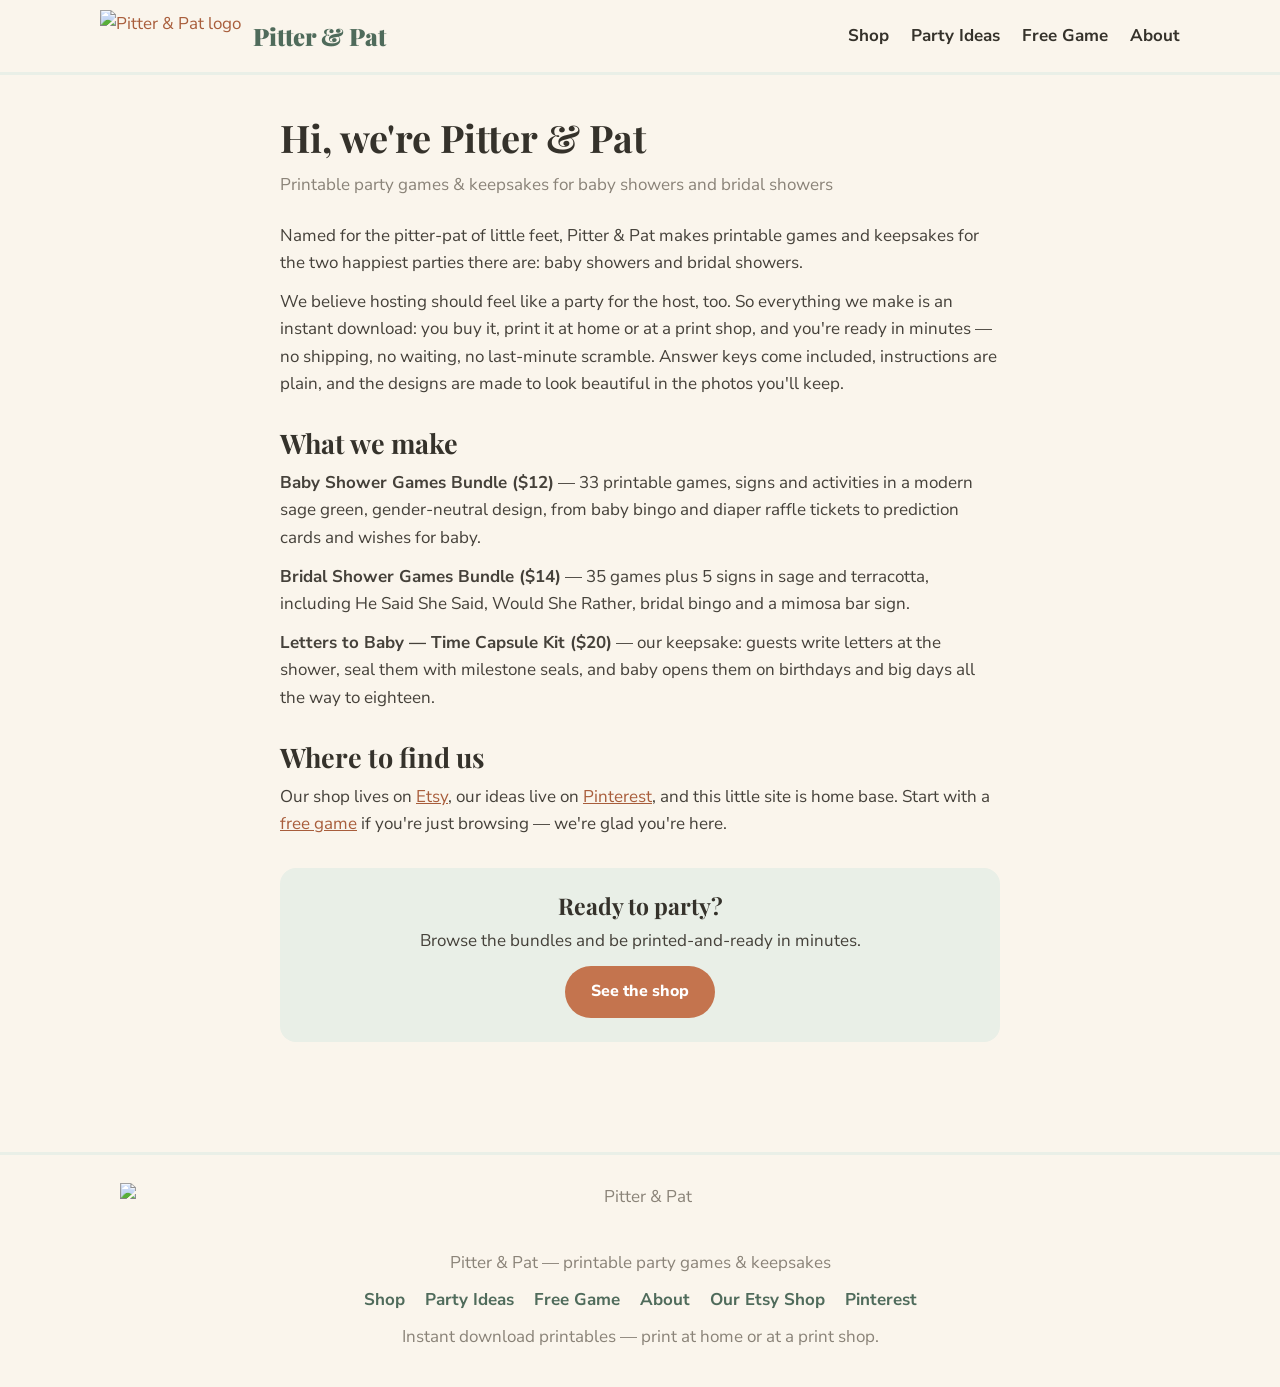
==== about.html @ 5c94de08 "Pitter & Pat website - initial pages" ====
<!DOCTYPE html>
<html lang="en">
<head>
<meta charset="UTF-8">
<meta name="viewport" content="width=device-width, initial-scale=1.0">
<title>About Pitter &amp; Pat — Printable Shower Games &amp; Keepsakes</title>
<meta name="description" content="Pitter & Pat makes printable baby shower games, bridal shower games, and letters-to-baby keepsakes — instant downloads that make hosting easy and parties feel personal.">
<link rel="icon" href="assets/logo.png">
<link rel="preconnect" href="https://fonts.googleapis.com">
<link href="https://fonts.googleapis.com/css2?family=Playfair+Display:wght@700;900&family=Nunito+Sans:wght@400;700;800&display=swap" rel="stylesheet">
<link rel="stylesheet" href="styles.css">
</head>
<body>
<header class="site"><div class="wrap nav">
  <a class="brand" href="index.html"><img src="assets/logo.png" alt="Pitter &amp; Pat logo"><span>Pitter &amp; Pat</span></a>
  <nav>
    <a href="shop.html">Shop</a>
    <a href="articles/baby-shower-games-guide.html">Party Ideas</a>
    <a href="free-game.html">Free Game</a>
    <a href="about.html">About</a>
  </nav>
</div></header>

<main>
  <article class="post">
    <h1>Hi, we're Pitter &amp; Pat</h1>
    <p class="meta">Printable party games &amp; keepsakes for baby showers and bridal showers</p>

    <p>Named for the pitter-pat of little feet, Pitter &amp; Pat makes printable games and keepsakes for the two happiest parties there are: baby showers and bridal showers.</p>

    <p>We believe hosting should feel like a party for the host, too. So everything we make is an instant download: you buy it, print it at home or at a print shop, and you're ready in minutes — no shipping, no waiting, no last-minute scramble. Answer keys come included, instructions are plain, and the designs are made to look beautiful in the photos you'll keep.</p>

    <h2>What we make</h2>
    <p><strong>Baby Shower Games Bundle ($12)</strong> — 33 printable games, signs and activities in a modern sage green, gender-neutral design, from baby bingo and diaper raffle tickets to prediction cards and wishes for baby.</p>
    <p><strong>Bridal Shower Games Bundle ($14)</strong> — 35 games plus 5 signs in sage and terracotta, including He Said She Said, Would She Rather, bridal bingo and a mimosa bar sign.</p>
    <p><strong>Letters to Baby — Time Capsule Kit ($20)</strong> — our keepsake: guests write letters at the shower, seal them with milestone seals, and baby opens them on birthdays and big days all the way to eighteen.</p>

    <h2>Where to find us</h2>
    <p>Our shop lives on <a href="https://www.etsy.com/shop/PitterAndPat">Etsy</a>, our ideas live on <a href="https://www.pinterest.com/pitterandpatt/">Pinterest</a>, and this little site is home base. Start with a <a href="free-game.html">free game</a> if you're just browsing — we're glad you're here.</p>

    <div class="cta-box">
      <h3>Ready to party?</h3>
      <p>Browse the bundles and be printed-and-ready in minutes.</p>
      <a class="btn" href="shop.html">See the shop</a>
    </div>
  </article>
</main>

<footer class="site"><div class="wrap">
  <img class="flogo" src="assets/logo.png" alt="Pitter &amp; Pat">
  <div>Pitter &amp; Pat — printable party games &amp; keepsakes</div>
  <nav>
    <a href="shop.html">Shop</a>
    <a href="articles/baby-shower-games-guide.html">Party Ideas</a>
    <a href="free-game.html">Free Game</a>
    <a href="about.html">About</a>
    <a href="https://www.etsy.com/shop/PitterAndPat">Our Etsy Shop</a>
    <a href="https://www.pinterest.com/pitterandpatt/">Pinterest</a>
  </nav>
  <div>Instant download printables — print at home or at a print shop.</div>
</div></footer>
</body>
</html>
---- styles.css ----
/* Pitter & Pat — brand stylesheet */
:root{
  --cream:#FAF5EC; --paper:#FFFDF8; --sage-d:#4F6B5B; --sage:#7D9484; --sage-l:#E9EFE7;
  --terra:#C4744E; --terra-d:#A85D3B; --ink:#35322B; --soft:#8A8378; --mustard:#D9A441;
}
*{box-sizing:border-box;margin:0;padding:0}
body{background:var(--cream);color:var(--ink);font-family:"Nunito Sans",Verdana,sans-serif;line-height:1.6;font-size:17px}
h1,h2,h3{font-family:"Playfair Display",Georgia,serif;line-height:1.2;color:var(--ink)}
a{color:var(--terra-d)}
img{max-width:100%;display:block}
.wrap{max-width:1080px;margin:0 auto;padding:0 20px}

/* header */
header.site{background:var(--cream);border-bottom:3px solid var(--sage-l);position:sticky;top:0;z-index:10}
.nav{display:flex;align-items:center;gap:26px;padding:10px 0}
.nav .brand{display:flex;align-items:center;gap:12px;text-decoration:none}
.nav .brand img{height:52px;width:auto}
.nav .brand span{font-family:"Playfair Display",Georgia,serif;font-weight:900;font-size:24px;color:var(--sage-d)}
.nav nav{margin-left:auto;display:flex;gap:22px;flex-wrap:wrap}
.nav nav a{text-decoration:none;color:var(--ink);font-weight:700}
.nav nav a:hover{color:var(--terra-d)}
.btn{display:inline-block;background:var(--terra);color:#fff;text-decoration:none;font-weight:800;
  padding:13px 26px;border-radius:999px;border:none;cursor:pointer;font-size:16px}
.btn:hover{background:var(--terra-d)}
.btn.sage{background:var(--sage-d)} .btn.sage:hover{background:#40584B}
.btn.ghost{background:transparent;color:var(--sage-d);border:2px solid var(--sage-d)}

/* hero */
.hero{text-align:center;padding:56px 0 30px}
.hero .eyebrow{letter-spacing:3px;font-weight:800;color:var(--sage-d);font-size:14px;text-transform:uppercase}
.hero h1{font-size:46px;font-weight:900;margin:14px auto 10px;max-width:760px}
.hero h1 em{color:var(--terra);font-style:normal}
.hero p{max-width:620px;margin:0 auto 24px;color:#5c574d;font-size:19px}
.dots{display:flex;gap:14px;justify-content:center;margin:18px 0}
.dots i{width:14px;height:14px;border-radius:50%;display:block}

/* product cards */
.cards{display:grid;grid-template-columns:repeat(auto-fit,minmax(280px,1fr));gap:26px;padding:26px 0 10px}
.card{background:var(--paper);border:2px solid var(--sage-l);border-radius:18px;overflow:hidden;
  box-shadow:0 4px 14px rgba(79,107,91,.08);display:flex;flex-direction:column}
.card img{aspect-ratio:17/22;object-fit:cover;object-position:top}
.card .body{padding:20px 22px 24px;display:flex;flex-direction:column;gap:8px;flex:1}
.card h3{font-size:24px}
.card .price{font-weight:900;color:var(--sage-d);font-size:20px}
.card p{color:#5c574d;flex:1}
.card .btn{text-align:center}

/* sections */
section.block{padding:44px 0}
section.block h2{font-size:32px;text-align:center;margin-bottom:8px}
section.block .sub{text-align:center;color:#5c574d;max-width:640px;margin:0 auto 26px}
.steps{display:grid;grid-template-columns:repeat(auto-fit,minmax(240px,1fr));gap:22px}
.step{background:var(--paper);border:2px solid var(--sage-l);border-radius:16px;padding:22px;text-align:center}
.step .n{font-family:"Playfair Display",Georgia,serif;font-size:34px;font-weight:900;color:var(--terra)}
.step h3{font-size:20px;margin:6px 0}

/* freebie band */
.freebie{background:var(--sage-d);color:#fff;border-radius:20px;padding:36px 30px;text-align:center;margin:20px 0}
.freebie h2{color:#fff;font-size:30px}
.freebie p{max-width:560px;margin:10px auto 20px;color:#E4EDE2}
.freebie .btn{background:var(--mustard);color:var(--ink)}
.freebie .btn:hover{background:#c79434}

/* article teasers + articles */
.teasers{display:grid;grid-template-columns:repeat(auto-fit,minmax(280px,1fr));gap:22px}
.teaser{background:var(--paper);border:2px solid var(--sage-l);border-radius:16px;padding:24px}
.teaser h3{font-size:22px;margin-bottom:8px}
.teaser h3 a{text-decoration:none;color:var(--ink)}
.teaser p{color:#5c574d}
article.post{max-width:760px;margin:0 auto;padding:40px 20px}
article.post h1{font-size:38px;margin-bottom:10px}
article.post .meta{color:var(--soft);margin-bottom:24px}
article.post h2{font-size:27px;margin:30px 0 10px}
article.post p,article.post li{margin-bottom:12px;color:#45413a}
article.post ul{padding-left:22px}
.cta-box{background:var(--sage-l);border-radius:16px;padding:24px;text-align:center;margin:30px 0}
.cta-box h3{font-size:23px;margin-bottom:8px}
.cta-box p{margin-bottom:16px}

/* product detail */
.detail{display:grid;grid-template-columns:repeat(auto-fit,minmax(300px,1fr));gap:30px;padding:36px 0;align-items:start}
.detail img{border-radius:16px;border:2px solid var(--sage-l)}
.detail h2{font-size:30px;margin-bottom:6px}
.detail .price{font-weight:900;color:var(--sage-d);font-size:22px;margin-bottom:12px}
.detail ul{padding-left:20px;margin:12px 0 20px}
.detail li{margin-bottom:6px}
.faq{max-width:760px;margin:0 auto;padding:10px 20px 40px}
.faq h2{text-align:center;font-size:30px;margin-bottom:18px}
.faq h3{font-size:19px;margin:18px 0 4px}
.faq p{color:#45413a}

/* footer */
footer.site{border-top:3px solid var(--sage-l);margin-top:40px;padding:28px 0 36px;text-align:center;color:var(--soft)}
footer.site .flogo{height:56px;margin:0 auto 10px}
footer.site nav{display:flex;gap:20px;justify-content:center;margin:10px 0;flex-wrap:wrap}
footer.site nav a{color:var(--sage-d);text-decoration:none;font-weight:700}

@media (max-width:640px){ .hero h1{font-size:34px} article.post h1{font-size:30px} }
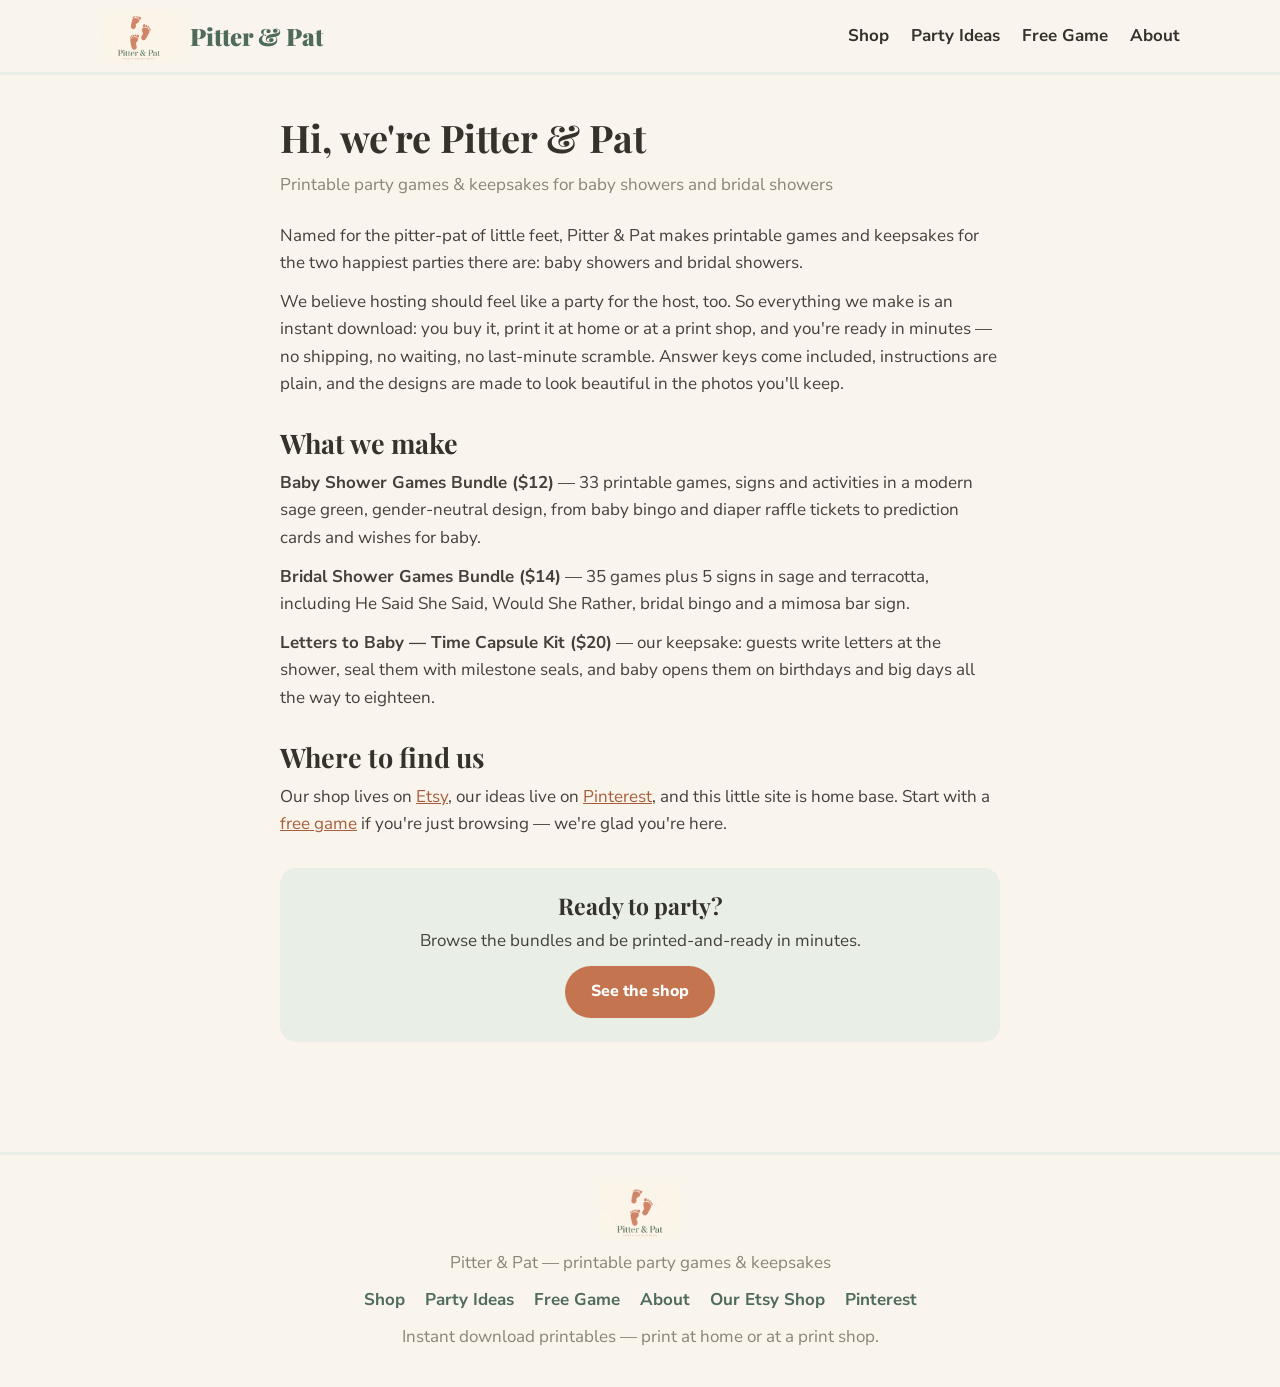
==== commit 91575c25: "Add Google Analytics tag to all pages" ====
--- a/about.html
+++ b/about.html
@@ -9,6 +9,15 @@
 <link rel="preconnect" href="https://fonts.googleapis.com">
 <link href="https://fonts.googleapis.com/css2?family=Playfair+Display:wght@700;900&family=Nunito+Sans:wght@400;700;800&display=swap" rel="stylesheet">
 <link rel="stylesheet" href="styles.css">
+<!-- Google tag (gtag.js) -->
+<script async src="https://www.googletagmanager.com/gtag/js?id=G-89BH8KQWDB"></script>
+<script>
+  window.dataLayer = window.dataLayer || [];
+  function gtag(){dataLayer.push(arguments);}
+  gtag('js', new Date());
+
+  gtag('config', 'G-89BH8KQWDB');
+</script>
 </head>
 <body>
 <header class="site"><div class="wrap nav">
